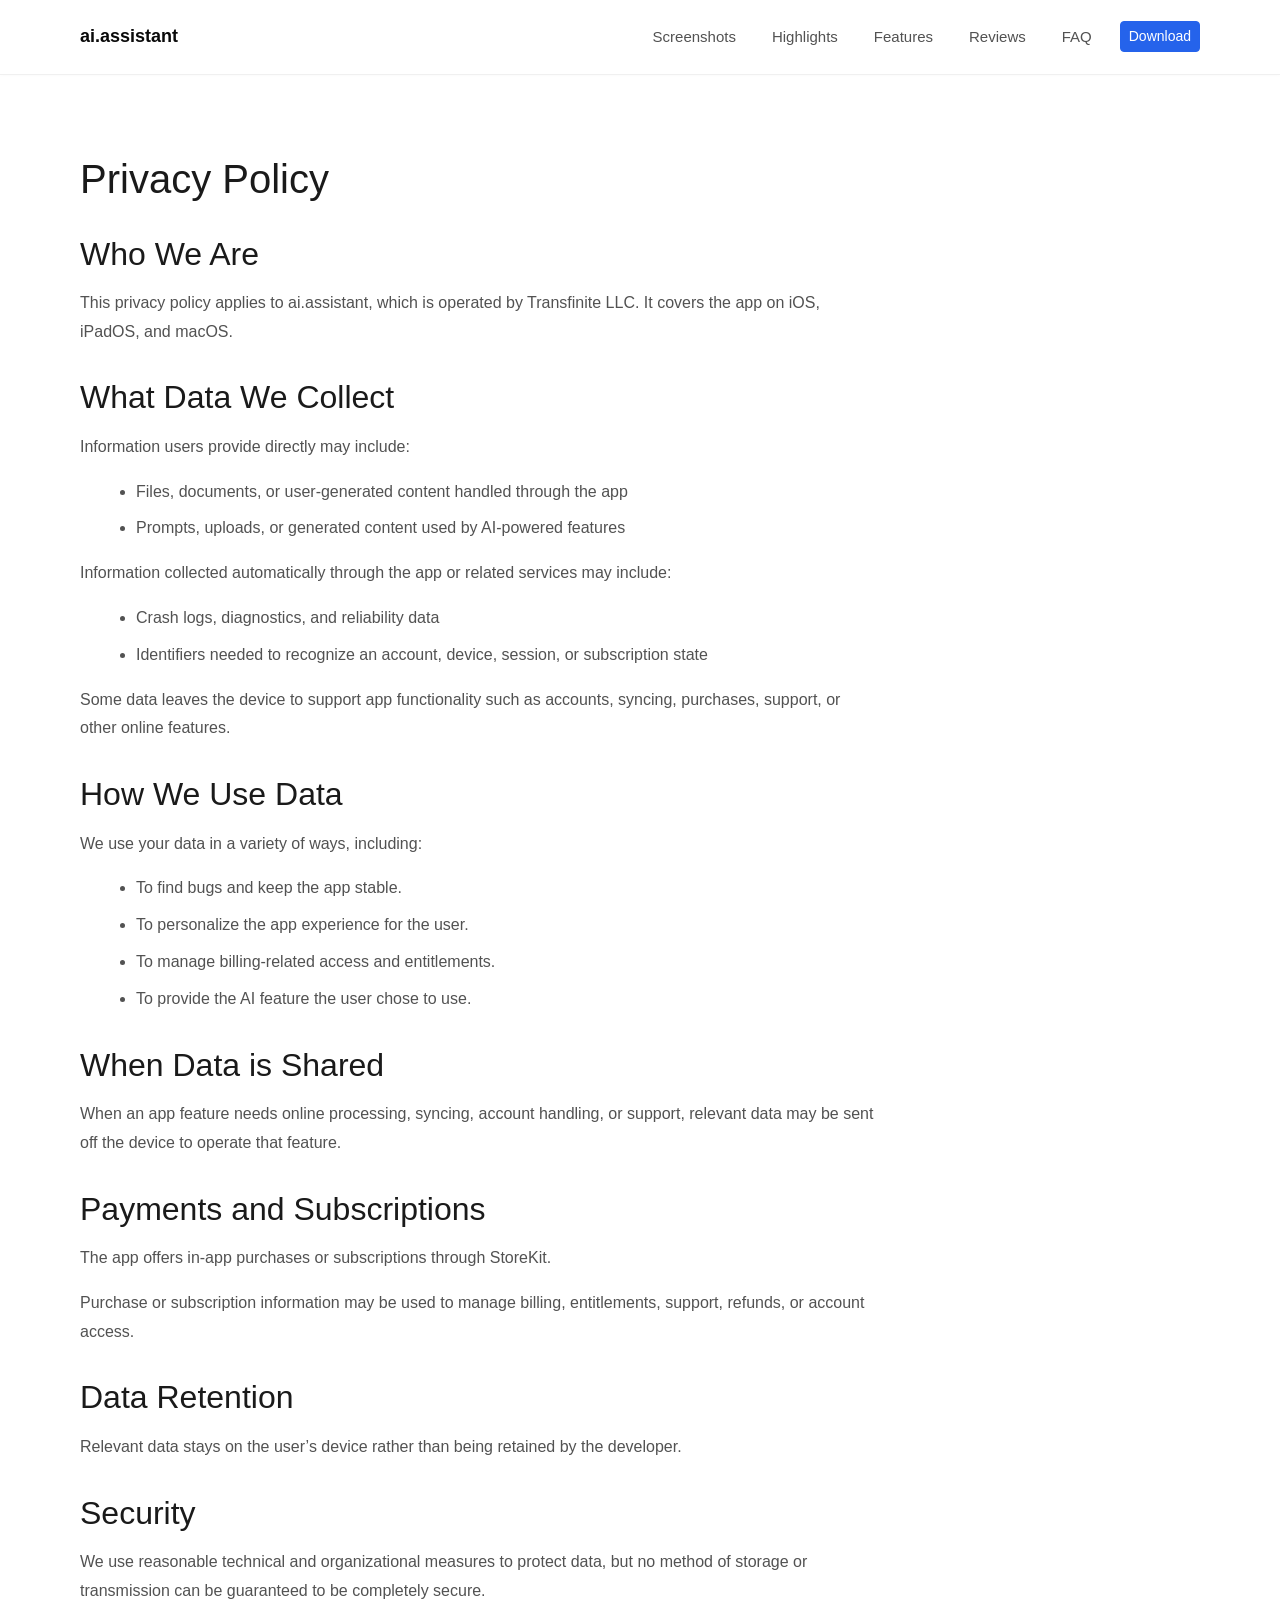
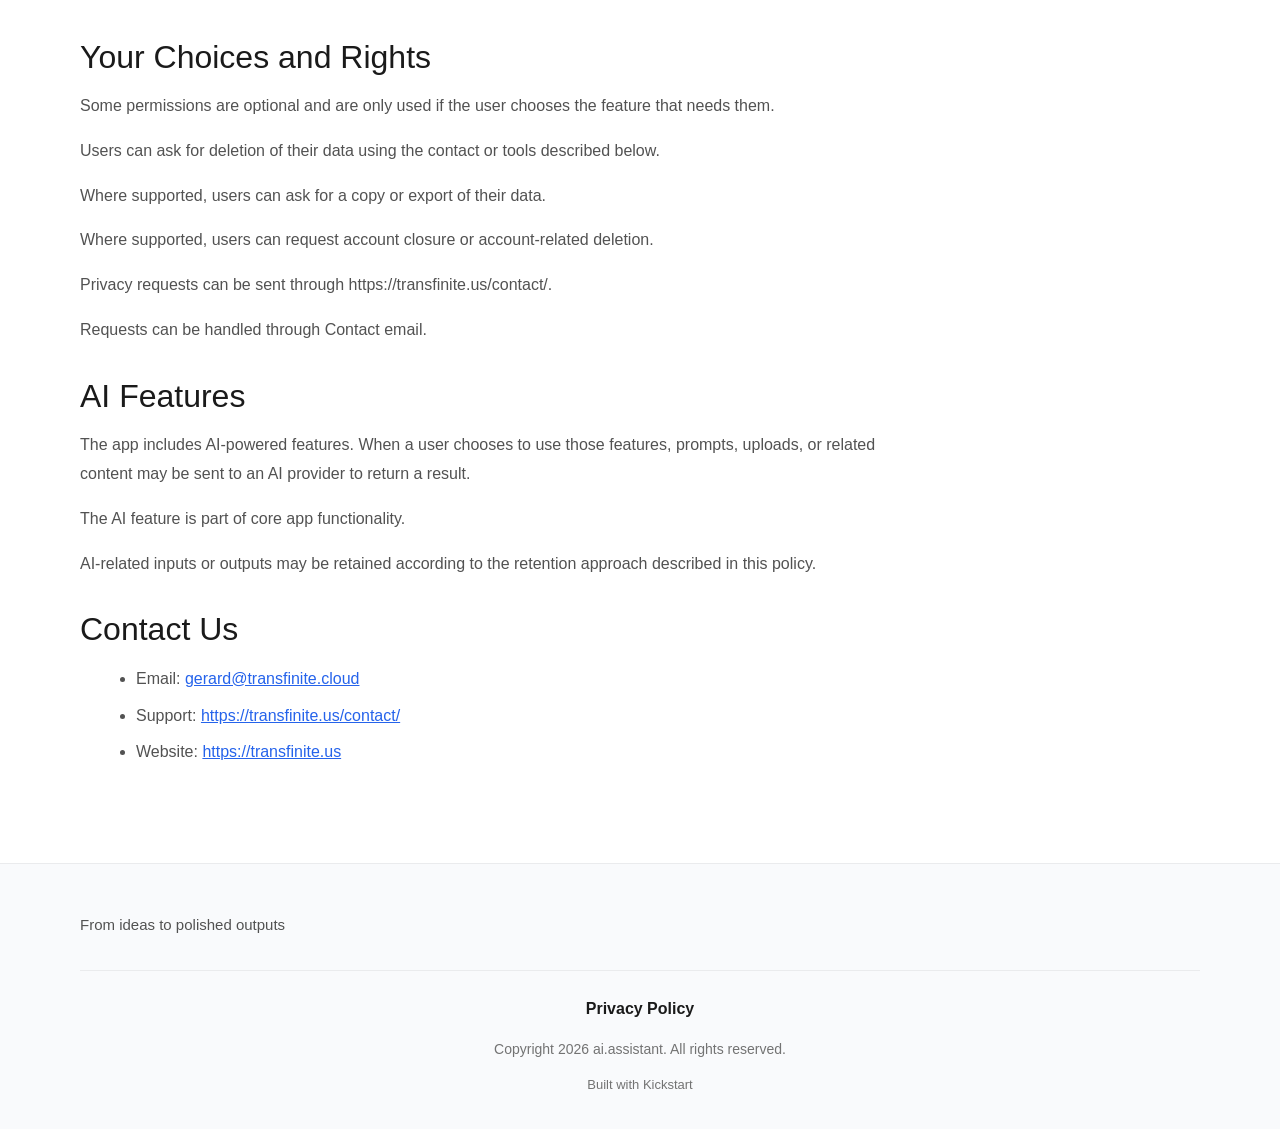
==== privacy/index.html @ b730d412 "Deploy website – May 17, 2026 at 5:15 PM" ====
<!doctype html>
<html lang="en" data-light-theme="light" data-dark-theme="dark">
  <head>
    <base href="../" />
    <meta property="og:site_name" content="ai.assistant" />
    <meta property="og:title" content="Privacy Policy" />
    <meta name="twitter:title" content="Privacy Policy" />
    <meta property="og:url" content="https://example.com/privacy" />
    <meta name="twitter:domain" content="example.com" />
    <meta name="twitter:card" content="summary_large_image" />
    <meta name="twitter:dnt" content="on" />
    <meta charset="utf-8" />
    <meta name="viewport" content="width=device-width, initial-scale=1" />
    <meta name="author" content="Developer" />
    <meta name="generator" content="Ignite v0.6.0" />
    <title>Privacy Policy</title>
    <link href="css/bootstrap.min.css" rel="stylesheet" />
    <link href="css/bootstrap-icons.min.css" rel="stylesheet" />
    <link href="css/ignite-core.min.css" rel="stylesheet" />
    <link href="https://example.com/privacy" rel="canonical" />
    <link href="images/favicon.png" rel="icon" />
    <link href="css/styles.css" rel="stylesheet" />
    <style>
:root {
    --primary-color: #2563eb;
    --primary-rgb: 37, 99, 235;
    --font-family: -apple-system, BlinkMacSystemFont, 'Segoe UI', Roboto, 'Helvetica Neue', Arial, sans-serif;
    color-scheme: light dark;
}
</style>
    <meta name="apple-itunes-app" content="app-id=6759457807" />
  </head>
  <body data-site-classes="site-shell">
    <header>
      <nav class="site-header navbar navbar-expand-md">
        <div class="container flex-wrap flex-lg-nowrap">
          <div class="me-2 me-md-auto">
            <a href="index.html" class="brand-link d-inline-flex align-items-center navbar-brand"><span class="brand-name">ai.assistant</span></a>
          </div>
          <button type="button" class="navbar-toggler btn" data-bs-toggle="collapse" data-bs-target="#navbarCollapse" aria-controls="navbarCollapse" aria-expanded="false" aria-label="Toggle navigation"><span class="navbar-toggler-icon"></span></button>
          <div id="navbarCollapse" class="collapse navbar-collapse">
            <ul class="navbar-nav mb-2 mb-md-0 col justify-content-end">
              <li class="nav-item"><a href="#screenshots" class="nav-link text-nowrap">Screenshots</a></li>
              <li class="nav-item"><a href="#highlights" class="nav-link text-nowrap">Highlights</a></li>
              <li class="nav-item"><a href="#features" class="nav-link text-nowrap">Features</a></li>
              <li class="nav-item"><a href="#testimonials" class="nav-link text-nowrap">Reviews</a></li>
              <li class="nav-item"><a href="#faq" class="nav-link text-nowrap">FAQ</a></li>
              <li class="nav-item"><a href="https://apps.apple.com/app/id6759457807" class="text-nowrap btn btn-sm btn-primary">Download</a></li>
            </ul>
          </div>
        </div>
      </nav>
    </header>
    <main class="site-main">
      <div class="ig-main-content">
        <div class="privacy-page">
          <div class="container">
            <div class="privacy-content">
              <div>
                <h1>Privacy Policy</h1>
                <h2>Who We Are</h2>
                <p>This privacy policy applies to ai.assistant, which is operated by Transfinite LLC. It covers the app on iOS, iPadOS, and macOS.</p>
                <h2>What Data We Collect</h2>
                <p>Information users provide directly may include:</p>
                <ul>
                  <li>Files, documents, or user-generated content handled through the app</li>
                  <li>Prompts, uploads, or generated content used by AI-powered features</li>
                </ul>
                <p>Information collected automatically through the app or related services may include:</p>
                <ul>
                  <li>Crash logs, diagnostics, and reliability data</li>
                  <li>Identifiers needed to recognize an account, device, session, or subscription state</li>
                </ul>
                <p>Some data leaves the device to support app functionality such as accounts, syncing, purchases, support, or other online features.</p>
                <h2>How We Use Data</h2>
                <p>We use your data in a variety of ways, including:</p>
                <ul>
                  <li>To find bugs and keep the app stable.</li>
                  <li>To personalize the app experience for the user.</li>
                  <li>To manage billing-related access and entitlements.</li>
                  <li>To provide the AI feature the user chose to use.</li>
                </ul>
                <h2>When Data is Shared</h2>
                <p>When an app feature needs online processing, syncing, account handling, or support, relevant data may be sent off the device to operate that feature.</p>
                <h2>Payments and Subscriptions</h2>
                <p>The app offers in-app purchases or subscriptions through StoreKit.</p>
                <p>Purchase or subscription information may be used to manage billing, entitlements, support, refunds, or account access.</p>
                <h2>Data Retention</h2>
                <p>Relevant data stays on the user’s device rather than being retained by the developer.</p>
                <h2>Security</h2>
                <p>We use reasonable technical and organizational measures to protect data, but no method of storage or transmission can be guaranteed to be completely secure.</p>
                <h2>Your Choices and Rights</h2>
                <p>Some permissions are optional and are only used if the user chooses the feature that needs them.</p>
                <p>Users can ask for deletion of their data using the contact or tools described below.</p>
                <p>Where supported, users can ask for a copy or export of their data.</p>
                <p>Where supported, users can request account closure or account-related deletion.</p>
                <p>Privacy requests can be sent through https://transfinite.us/contact/.</p>
                <p>Requests can be handled through Contact email.</p>
                <h2>AI Features</h2>
                <p>The app includes AI-powered features. When a user chooses to use those features, prompts, uploads, or related content may be sent to an AI provider to return a result.</p>
                <p>The AI feature is part of core app functionality.</p>
                <p>AI-related inputs or outputs may be retained according to the retention approach described in this policy.</p>
                <h2>Contact Us</h2>
                <ul>
                  <li>Email: <a href="mailto:gerard@transfinite.cloud">gerard@transfinite.cloud</a></li>
                  <li>Support: <a href="https://transfinite.us/contact/">https://transfinite.us/contact/</a></li>
                  <li>Website: <a href="https://transfinite.us">https://transfinite.us</a></li>
                </ul>
              </div>
            </div>
          </div>
        </div>
      </div>
    </main>
    <div class="site-footer">
      <div class="container">
        <div class="footer-content">
          <div class="footer-brand">
            <p class="footer-tagline">From ideas to polished outputs</p>
          </div>
        </div>
        <div class="footer-copyright">
          <div class="footer-links">
            <a href="privacy/index.html" class="footer-privacy-link">Privacy Policy</a>
          </div>
          <p>Copyright 2026 ai.assistant. All rights reserved.</p>
          <a href="https://kickstart.tools" class="footer-kickstart-link">Built with Kickstart</a>
        </div>
      </div>
    </div>
    <script src="js/bootstrap.bundle.min.js"></script>
    <script src="js/ignite-core.js"></script>
  </body>
</html>
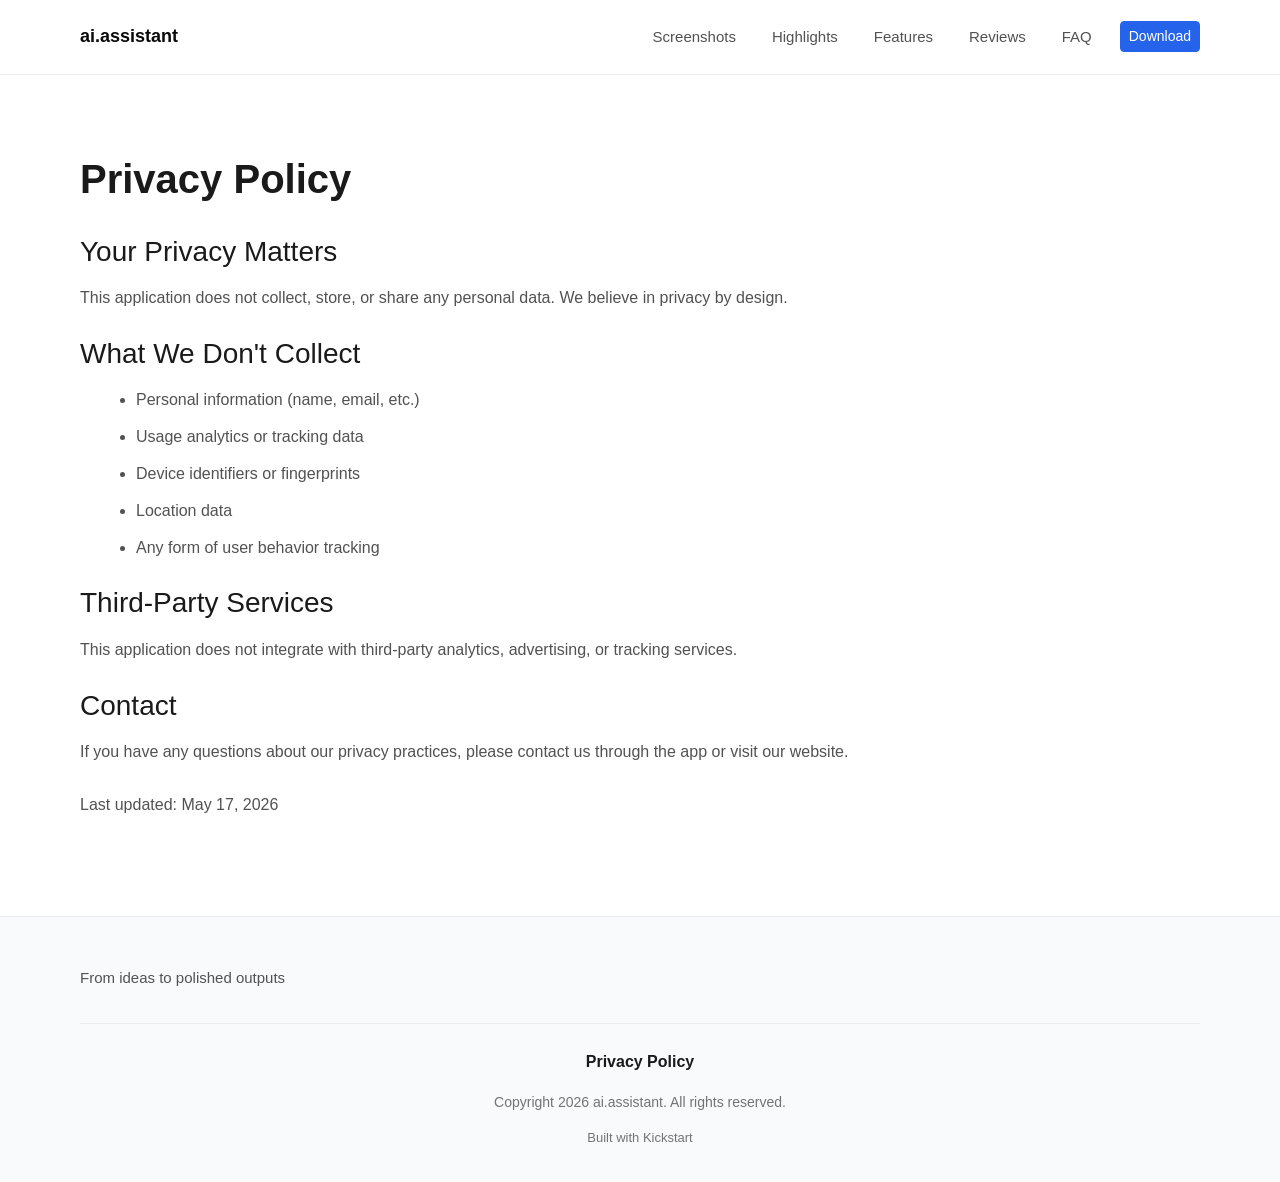
==== commit fa11788a: "Deploy website – May 17, 2026 at 5:22 PM" ====
--- a/privacy/index.html
+++ b/privacy/index.html
@@ -56,57 +56,22 @@
         <div class="privacy-page">
           <div class="container">
             <div class="privacy-content">
-              <div>
-                <h1>Privacy Policy</h1>
-                <h2>Who We Are</h2>
-                <p>This privacy policy applies to ai.assistant, which is operated by Transfinite LLC. It covers the app on iOS, iPadOS, and macOS.</p>
-                <h2>What Data We Collect</h2>
-                <p>Information users provide directly may include:</p>
-                <ul>
-                  <li>Files, documents, or user-generated content handled through the app</li>
-                  <li>Prompts, uploads, or generated content used by AI-powered features</li>
-                </ul>
-                <p>Information collected automatically through the app or related services may include:</p>
-                <ul>
-                  <li>Crash logs, diagnostics, and reliability data</li>
-                  <li>Identifiers needed to recognize an account, device, session, or subscription state</li>
-                </ul>
-                <p>Some data leaves the device to support app functionality such as accounts, syncing, purchases, support, or other online features.</p>
-                <h2>How We Use Data</h2>
-                <p>We use your data in a variety of ways, including:</p>
-                <ul>
-                  <li>To find bugs and keep the app stable.</li>
-                  <li>To personalize the app experience for the user.</li>
-                  <li>To manage billing-related access and entitlements.</li>
-                  <li>To provide the AI feature the user chose to use.</li>
-                </ul>
-                <h2>When Data is Shared</h2>
-                <p>When an app feature needs online processing, syncing, account handling, or support, relevant data may be sent off the device to operate that feature.</p>
-                <h2>Payments and Subscriptions</h2>
-                <p>The app offers in-app purchases or subscriptions through StoreKit.</p>
-                <p>Purchase or subscription information may be used to manage billing, entitlements, support, refunds, or account access.</p>
-                <h2>Data Retention</h2>
-                <p>Relevant data stays on the user’s device rather than being retained by the developer.</p>
-                <h2>Security</h2>
-                <p>We use reasonable technical and organizational measures to protect data, but no method of storage or transmission can be guaranteed to be completely secure.</p>
-                <h2>Your Choices and Rights</h2>
-                <p>Some permissions are optional and are only used if the user chooses the feature that needs them.</p>
-                <p>Users can ask for deletion of their data using the contact or tools described below.</p>
-                <p>Where supported, users can ask for a copy or export of their data.</p>
-                <p>Where supported, users can request account closure or account-related deletion.</p>
-                <p>Privacy requests can be sent through https://transfinite.us/contact/.</p>
-                <p>Requests can be handled through Contact email.</p>
-                <h2>AI Features</h2>
-                <p>The app includes AI-powered features. When a user chooses to use those features, prompts, uploads, or related content may be sent to an AI provider to return a result.</p>
-                <p>The AI feature is part of core app functionality.</p>
-                <p>AI-related inputs or outputs may be retained according to the retention approach described in this policy.</p>
-                <h2>Contact Us</h2>
-                <ul>
-                  <li>Email: <a href="mailto:gerard@transfinite.cloud">gerard@transfinite.cloud</a></li>
-                  <li>Support: <a href="https://transfinite.us/contact/">https://transfinite.us/contact/</a></li>
-                  <li>Website: <a href="https://transfinite.us">https://transfinite.us</a></li>
-                </ul>
-              </div>
+              <h1 class="privacy-title">Privacy Policy</h1>
+              <h3>Your Privacy Matters</h3>
+              <p>This application does not collect, store, or share any personal data. We believe in privacy by design.</p>
+              <h3 class="mt-4">What We Don't Collect</h3>
+              <ul>
+                <li><p class="m-0">Personal information (name, email, etc.)</p></li>
+                <li><p class="m-0">Usage analytics or tracking data</p></li>
+                <li><p class="m-0">Device identifiers or fingerprints</p></li>
+                <li><p class="m-0">Location data</p></li>
+                <li><p class="m-0">Any form of user behavior tracking</p></li>
+              </ul>
+              <h3 class="mt-4">Third-Party Services</h3>
+              <p>This application does not integrate with third-party analytics, advertising, or tracking services.</p>
+              <h3 class="mt-4">Contact</h3>
+              <p>If you have any questions about our privacy practices, please contact us through the app or visit our website.</p>
+              <p class="text-body-secondary mt-4">Last updated: May 17, 2026</p>
             </div>
           </div>
         </div>
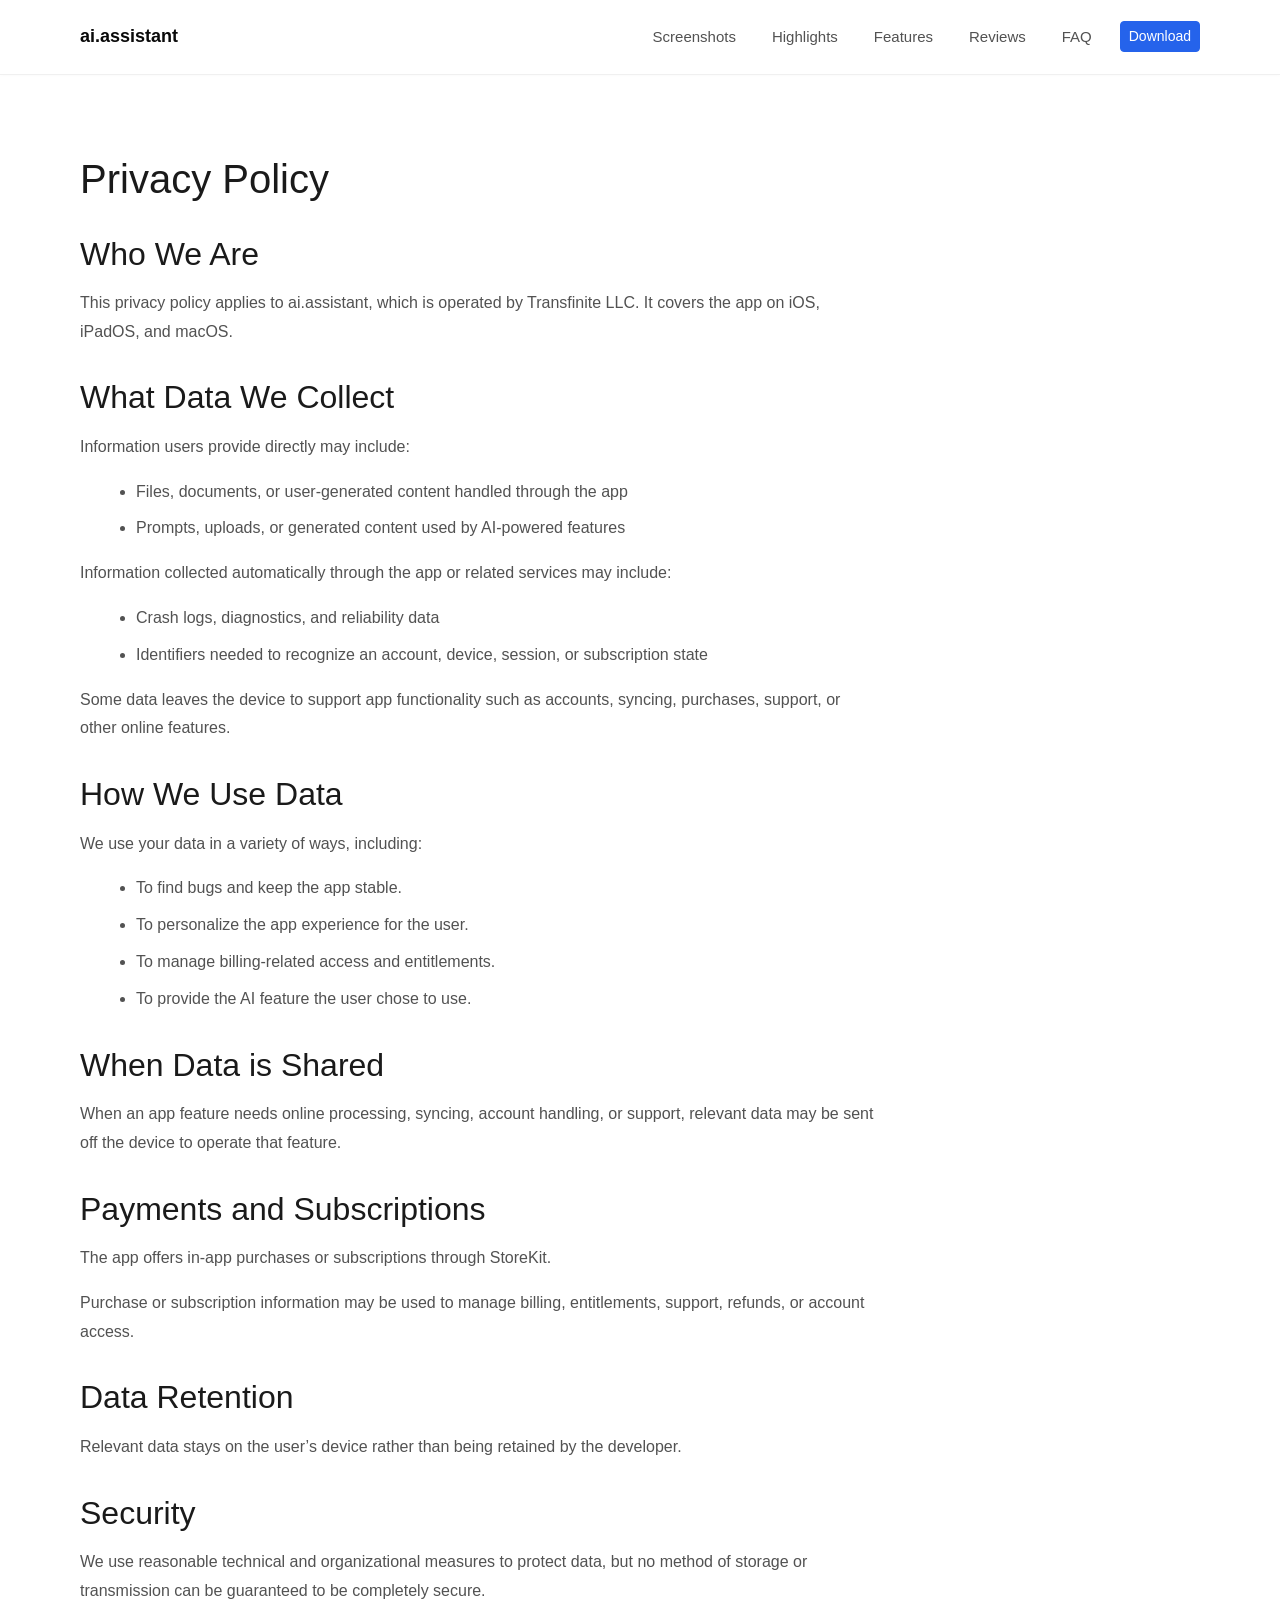
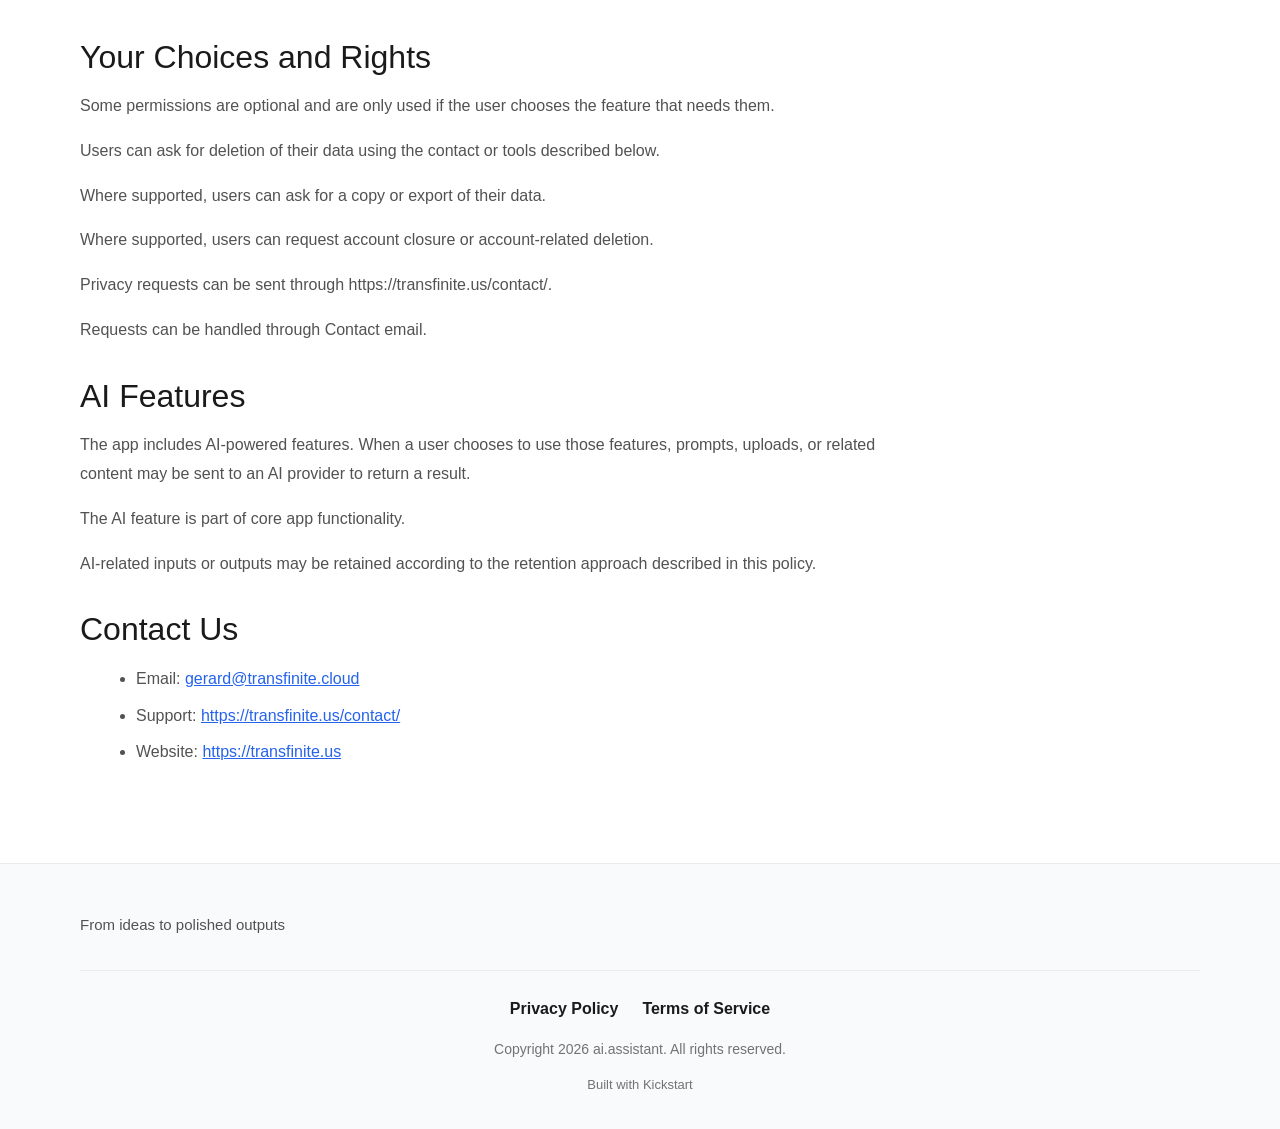
==== commit 5ee812d4: "Deploy website – May 24, 2026 at 10:35 AM" ====
--- a/privacy/index.html
+++ b/privacy/index.html
@@ -56,22 +56,57 @@
         <div class="privacy-page">
           <div class="container">
             <div class="privacy-content">
-              <h1 class="privacy-title">Privacy Policy</h1>
-              <h3>Your Privacy Matters</h3>
-              <p>This application does not collect, store, or share any personal data. We believe in privacy by design.</p>
-              <h3 class="mt-4">What We Don't Collect</h3>
-              <ul>
-                <li><p class="m-0">Personal information (name, email, etc.)</p></li>
-                <li><p class="m-0">Usage analytics or tracking data</p></li>
-                <li><p class="m-0">Device identifiers or fingerprints</p></li>
-                <li><p class="m-0">Location data</p></li>
-                <li><p class="m-0">Any form of user behavior tracking</p></li>
-              </ul>
-              <h3 class="mt-4">Third-Party Services</h3>
-              <p>This application does not integrate with third-party analytics, advertising, or tracking services.</p>
-              <h3 class="mt-4">Contact</h3>
-              <p>If you have any questions about our privacy practices, please contact us through the app or visit our website.</p>
-              <p class="text-body-secondary mt-4">Last updated: May 17, 2026</p>
+              <div>
+                <h1>Privacy Policy</h1>
+                <h2>Who We Are</h2>
+                <p>This privacy policy applies to ai.assistant, which is operated by Transfinite LLC. It covers the app on iOS, iPadOS, and macOS.</p>
+                <h2>What Data We Collect</h2>
+                <p>Information users provide directly may include:</p>
+                <ul>
+                  <li>Files, documents, or user-generated content handled through the app</li>
+                  <li>Prompts, uploads, or generated content used by AI-powered features</li>
+                </ul>
+                <p>Information collected automatically through the app or related services may include:</p>
+                <ul>
+                  <li>Crash logs, diagnostics, and reliability data</li>
+                  <li>Identifiers needed to recognize an account, device, session, or subscription state</li>
+                </ul>
+                <p>Some data leaves the device to support app functionality such as accounts, syncing, purchases, support, or other online features.</p>
+                <h2>How We Use Data</h2>
+                <p>We use your data in a variety of ways, including:</p>
+                <ul>
+                  <li>To find bugs and keep the app stable.</li>
+                  <li>To personalize the app experience for the user.</li>
+                  <li>To manage billing-related access and entitlements.</li>
+                  <li>To provide the AI feature the user chose to use.</li>
+                </ul>
+                <h2>When Data is Shared</h2>
+                <p>When an app feature needs online processing, syncing, account handling, or support, relevant data may be sent off the device to operate that feature.</p>
+                <h2>Payments and Subscriptions</h2>
+                <p>The app offers in-app purchases or subscriptions through StoreKit.</p>
+                <p>Purchase or subscription information may be used to manage billing, entitlements, support, refunds, or account access.</p>
+                <h2>Data Retention</h2>
+                <p>Relevant data stays on the user’s device rather than being retained by the developer.</p>
+                <h2>Security</h2>
+                <p>We use reasonable technical and organizational measures to protect data, but no method of storage or transmission can be guaranteed to be completely secure.</p>
+                <h2>Your Choices and Rights</h2>
+                <p>Some permissions are optional and are only used if the user chooses the feature that needs them.</p>
+                <p>Users can ask for deletion of their data using the contact or tools described below.</p>
+                <p>Where supported, users can ask for a copy or export of their data.</p>
+                <p>Where supported, users can request account closure or account-related deletion.</p>
+                <p>Privacy requests can be sent through https://transfinite.us/contact/.</p>
+                <p>Requests can be handled through Contact email.</p>
+                <h2>AI Features</h2>
+                <p>The app includes AI-powered features. When a user chooses to use those features, prompts, uploads, or related content may be sent to an AI provider to return a result.</p>
+                <p>The AI feature is part of core app functionality.</p>
+                <p>AI-related inputs or outputs may be retained according to the retention approach described in this policy.</p>
+                <h2>Contact Us</h2>
+                <ul>
+                  <li>Email: <a href="mailto:gerard@transfinite.cloud">gerard@transfinite.cloud</a></li>
+                  <li>Support: <a href="https://transfinite.us/contact/">https://transfinite.us/contact/</a></li>
+                  <li>Website: <a href="https://transfinite.us">https://transfinite.us</a></li>
+                </ul>
+              </div>
             </div>
           </div>
         </div>
@@ -87,6 +122,7 @@
         <div class="footer-copyright">
           <div class="footer-links">
             <a href="privacy/index.html" class="footer-privacy-link">Privacy Policy</a>
+            <a href="https://www.apple.com/legal/internet-services/itunes/dev/stdeula" class="footer-privacy-link">Terms of Service</a>
           </div>
           <p>Copyright 2026 ai.assistant. All rights reserved.</p>
           <a href="https://kickstart.tools" class="footer-kickstart-link">Built with Kickstart</a>
